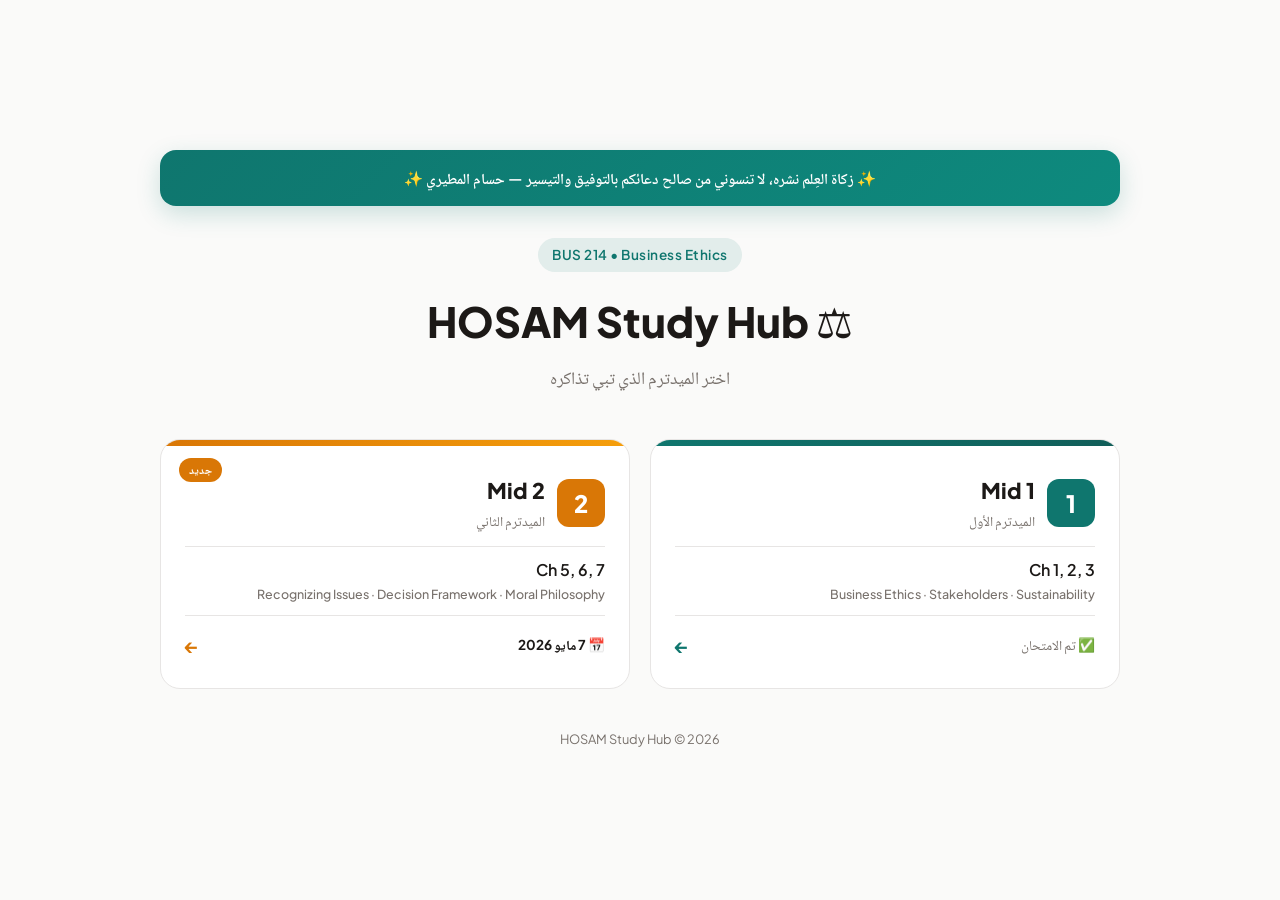
==== index.html @ fd2818bd "chore: organize project + add Mid 2 (Ch 5-7) - Add Mid 2 landing/exam pages (index.html, bus214_mid2" ====
<!DOCTYPE html>
<html lang="ar" dir="rtl">
<head>
<meta charset="UTF-8">
<meta name="viewport" content="width=device-width, initial-scale=1.0">
<title>BUS 214 — HOSAM Study Hub</title>
<link rel="preconnect" href="https://fonts.googleapis.com">
<link rel="preconnect" href="https://fonts.gstatic.com" crossorigin>
<link href="https://fonts.googleapis.com/css2?family=Plus+Jakarta+Sans:wght@400;500;600;700;800&family=Noto+Naskh+Arabic:wght@400;500;600;700&display=swap" rel="stylesheet">
<style>
  :root {
    --primary: #0F766E;
    --primary-dark: #115E59;
    --accent: #D97706;
    --accent-light: #F59E0B;
    --bg: #FAFAF9;
    --card: #FFFFFF;
    --ink: #1C1917;
    --muted: #78716C;
    --border: #E7E5E4;
  }
  * { margin: 0; padding: 0; box-sizing: border-box; }
  body {
    font-family: 'Plus Jakarta Sans', 'Noto Naskh Arabic', system-ui, sans-serif;
    background: var(--bg);
    color: var(--ink);
    min-height: 100vh;
    display: flex;
    align-items: center;
    justify-content: center;
    padding: 24px;
    line-height: 1.6;
  }
  .container { width: 100%; max-width: 960px; }
  .hero {
    text-align: center;
    margin-bottom: 48px;
  }
  .badge {
    display: inline-block;
    background: rgba(15,118,110,0.1);
    color: var(--primary);
    padding: 6px 14px;
    border-radius: 999px;
    font-size: .85rem;
    font-weight: 600;
    margin-bottom: 16px;
    letter-spacing: .5px;
  }
  h1 {
    font-size: clamp(1.8rem, 5vw, 2.6rem);
    font-weight: 800;
    margin-bottom: 8px;
    color: var(--ink);
  }
  .subtitle {
    font-size: clamp(.95rem, 2.5vw, 1.1rem);
    color: var(--muted);
  }
  .dua {
    background: linear-gradient(135deg, var(--primary), #0E8A7E);
    color: #fff;
    text-align: center;
    border-radius: 16px;
    padding: 16px 20px;
    margin-bottom: 32px;
    font-weight: 600;
    font-size: .95rem;
    box-shadow: 0 8px 24px rgba(15,118,110,0.2);
  }
  .grid {
    display: grid;
    grid-template-columns: repeat(auto-fit, minmax(280px, 1fr));
    gap: 20px;
  }
  .card {
    background: var(--card);
    border: 1px solid var(--border);
    border-radius: 20px;
    padding: 28px 24px;
    text-decoration: none;
    color: inherit;
    transition: transform .2s ease, box-shadow .2s ease, border-color .2s ease;
    display: flex;
    flex-direction: column;
    gap: 14px;
    position: relative;
    overflow: hidden;
  }
  .card:hover {
    transform: translateY(-4px);
    box-shadow: 0 16px 40px rgba(0,0,0,0.08);
    border-color: transparent;
  }
  .card-mid1:hover { box-shadow: 0 16px 40px rgba(15,118,110,0.25); }
  .card-mid2:hover { box-shadow: 0 16px 40px rgba(217,119,6,0.25); }
  .card::before {
    content: '';
    position: absolute;
    top: 0; right: 0; left: 0;
    height: 6px;
  }
  .card-mid1::before { background: linear-gradient(90deg, var(--primary), var(--primary-dark)); }
  .card-mid2::before { background: linear-gradient(90deg, var(--accent), var(--accent-light)); }
  .card-header {
    display: flex;
    align-items: center;
    gap: 12px;
    margin-top: 6px;
  }
  .icon {
    width: 48px;
    height: 48px;
    border-radius: 12px;
    display: flex;
    align-items: center;
    justify-content: center;
    font-size: 1.5rem;
    font-weight: 800;
    color: #fff;
    flex-shrink: 0;
  }
  .card-mid1 .icon { background: var(--primary); }
  .card-mid2 .icon { background: var(--accent); }
  .card-title {
    font-size: 1.35rem;
    font-weight: 800;
    margin-bottom: 2px;
  }
  .card-sub {
    font-size: .85rem;
    color: var(--muted);
  }
  .chapters {
    font-size: 1rem;
    color: var(--ink);
    font-weight: 600;
    padding: 10px 0;
    border-top: 1px solid var(--border);
    border-bottom: 1px solid var(--border);
  }
  .chapters small {
    color: var(--muted);
    font-weight: 500;
    display: block;
    margin-top: 2px;
    font-size: .78rem;
  }
  .footer-row {
    display: flex;
    justify-content: space-between;
    align-items: center;
    gap: 8px;
    font-size: .85rem;
  }
  .date {
    color: var(--muted);
  }
  .date strong { color: var(--ink); }
  .arrow {
    font-size: 1.2rem;
    font-weight: 700;
  }
  .card-mid1 .arrow { color: var(--primary); }
  .card-mid2 .arrow { color: var(--accent); }
  .tag-new {
    position: absolute;
    top: 18px;
    left: 18px;
    background: var(--accent);
    color: #fff;
    font-size: .7rem;
    font-weight: 700;
    padding: 3px 10px;
    border-radius: 999px;
    letter-spacing: .5px;
  }
  .footer {
    text-align: center;
    margin-top: 40px;
    font-size: .8rem;
    color: var(--muted);
  }
  @media (max-width: 480px) {
    body { padding: 16px; }
    .card { padding: 22px 18px; }
  }
</style>
</head>
<body>
  <div class="container">
    <div class="dua">
      ✨ زكاة العِلم نشره، لا تنسوني من صالح دعائكم بالتوفيق والتيسير — حسام المطيري ✨
    </div>

    <div class="hero">
      <span class="badge">BUS 214 • Business Ethics</span>
      <h1>⚖️ HOSAM Study Hub</h1>
      <p class="subtitle">اختر الميدترم الذي تبي تذاكره</p>
    </div>

    <div class="grid">
      <a href="bus214_edition.html" class="card card-mid1">
        <div class="card-header">
          <div class="icon">1</div>
          <div>
            <div class="card-title">Mid 1</div>
            <div class="card-sub">الميدترم الأول</div>
          </div>
        </div>
        <div class="chapters">
          Ch 1, 2, 3
          <small>Business Ethics · Stakeholders · Sustainability</small>
        </div>
        <div class="footer-row">
          <span class="date">✅ تم الامتحان</span>
          <span class="arrow">←</span>
        </div>
      </a>

      <a href="bus214_mid2.html" class="card card-mid2">
        <span class="tag-new">جديد</span>
        <div class="card-header">
          <div class="icon">2</div>
          <div>
            <div class="card-title">Mid 2</div>
            <div class="card-sub">الميدترم الثاني</div>
          </div>
        </div>
        <div class="chapters">
          Ch 5, 6, 7
          <small>Recognizing Issues · Decision Framework · Moral Philosophy</small>
        </div>
        <div class="footer-row">
          <span class="date">📅 <strong>7 مايو 2026</strong></span>
          <span class="arrow">←</span>
        </div>
      </a>
    </div>

    <div class="footer">
      HOSAM Study Hub © 2026
    </div>
  </div>
</body>
</html>
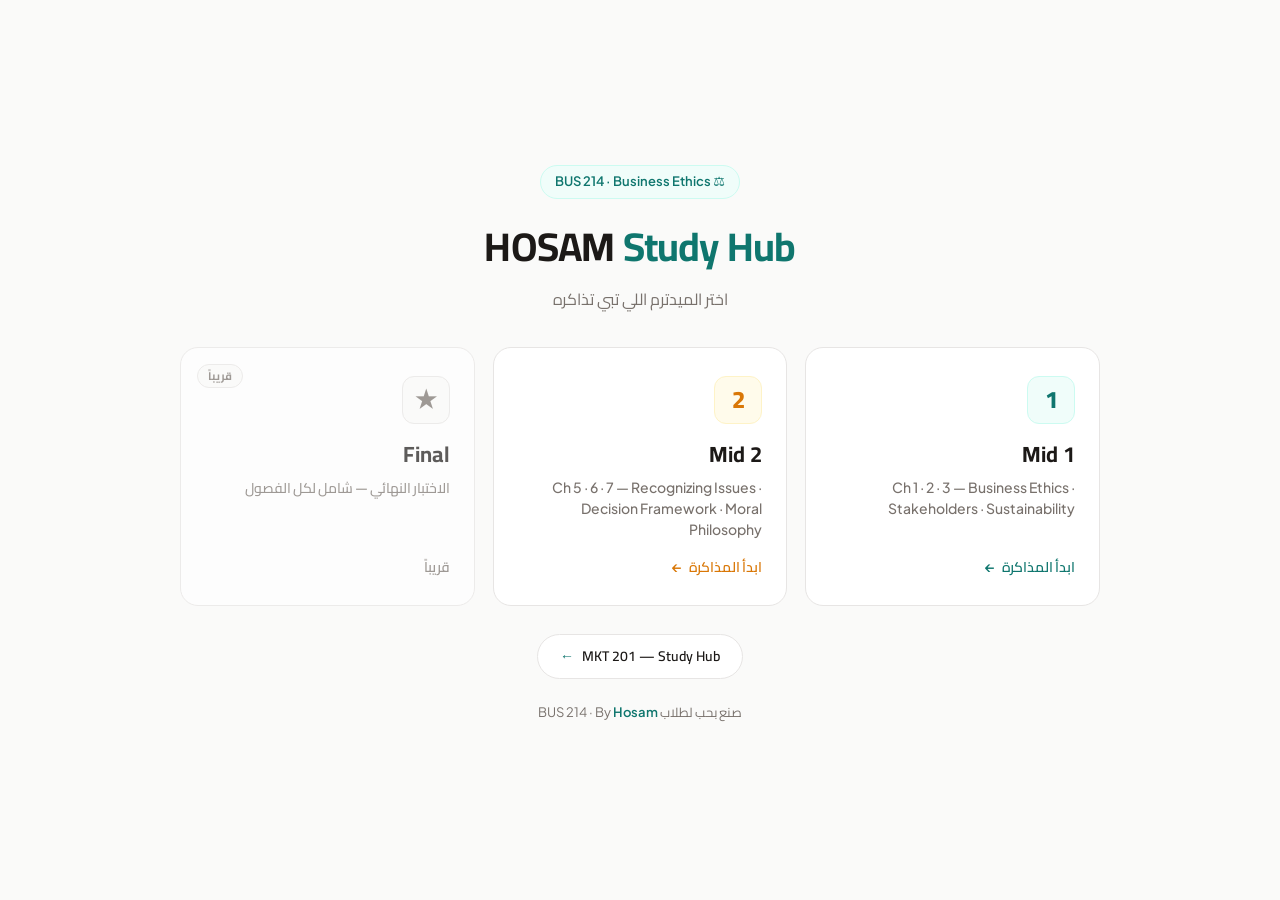
==== commit 3631c7fa: "feat(landing): restyle entry page to match MKT 201 design - New clean card-based landing page (Cairo" ====
--- a/index.html
+++ b/index.html
@@ -1,246 +1,283 @@
 <!DOCTYPE html>
 <html lang="ar" dir="rtl">
 <head>
-<meta charset="UTF-8">
-<meta name="viewport" content="width=device-width, initial-scale=1.0">
-<title>BUS 214 — HOSAM Study Hub</title>
-<link rel="preconnect" href="https://fonts.googleapis.com">
-<link rel="preconnect" href="https://fonts.gstatic.com" crossorigin>
-<link href="https://fonts.googleapis.com/css2?family=Plus+Jakarta+Sans:wght@400;500;600;700;800&family=Noto+Naskh+Arabic:wght@400;500;600;700&display=swap" rel="stylesheet">
-<style>
-  :root {
-    --primary: #0F766E;
-    --primary-dark: #115E59;
-    --accent: #D97706;
-    --accent-light: #F59E0B;
-    --bg: #FAFAF9;
-    --card: #FFFFFF;
-    --ink: #1C1917;
-    --muted: #78716C;
-    --border: #E7E5E4;
-  }
-  * { margin: 0; padding: 0; box-sizing: border-box; }
-  body {
-    font-family: 'Plus Jakarta Sans', 'Noto Naskh Arabic', system-ui, sans-serif;
-    background: var(--bg);
-    color: var(--ink);
-    min-height: 100vh;
-    display: flex;
-    align-items: center;
-    justify-content: center;
-    padding: 24px;
-    line-height: 1.6;
-  }
-  .container { width: 100%; max-width: 960px; }
-  .hero {
-    text-align: center;
-    margin-bottom: 48px;
-  }
-  .badge {
-    display: inline-block;
-    background: rgba(15,118,110,0.1);
-    color: var(--primary);
-    padding: 6px 14px;
-    border-radius: 999px;
-    font-size: .85rem;
-    font-weight: 600;
-    margin-bottom: 16px;
-    letter-spacing: .5px;
-  }
-  h1 {
-    font-size: clamp(1.8rem, 5vw, 2.6rem);
-    font-weight: 800;
-    margin-bottom: 8px;
-    color: var(--ink);
-  }
-  .subtitle {
-    font-size: clamp(.95rem, 2.5vw, 1.1rem);
-    color: var(--muted);
-  }
-  .dua {
-    background: linear-gradient(135deg, var(--primary), #0E8A7E);
-    color: #fff;
-    text-align: center;
-    border-radius: 16px;
-    padding: 16px 20px;
-    margin-bottom: 32px;
-    font-weight: 600;
-    font-size: .95rem;
-    box-shadow: 0 8px 24px rgba(15,118,110,0.2);
-  }
-  .grid {
-    display: grid;
-    grid-template-columns: repeat(auto-fit, minmax(280px, 1fr));
-    gap: 20px;
-  }
-  .card {
-    background: var(--card);
-    border: 1px solid var(--border);
-    border-radius: 20px;
-    padding: 28px 24px;
-    text-decoration: none;
-    color: inherit;
-    transition: transform .2s ease, box-shadow .2s ease, border-color .2s ease;
-    display: flex;
-    flex-direction: column;
-    gap: 14px;
-    position: relative;
-    overflow: hidden;
-  }
-  .card:hover {
-    transform: translateY(-4px);
-    box-shadow: 0 16px 40px rgba(0,0,0,0.08);
-    border-color: transparent;
-  }
-  .card-mid1:hover { box-shadow: 0 16px 40px rgba(15,118,110,0.25); }
-  .card-mid2:hover { box-shadow: 0 16px 40px rgba(217,119,6,0.25); }
-  .card::before {
-    content: '';
-    position: absolute;
-    top: 0; right: 0; left: 0;
-    height: 6px;
-  }
-  .card-mid1::before { background: linear-gradient(90deg, var(--primary), var(--primary-dark)); }
-  .card-mid2::before { background: linear-gradient(90deg, var(--accent), var(--accent-light)); }
-  .card-header {
-    display: flex;
-    align-items: center;
-    gap: 12px;
-    margin-top: 6px;
-  }
-  .icon {
-    width: 48px;
-    height: 48px;
-    border-radius: 12px;
-    display: flex;
-    align-items: center;
-    justify-content: center;
-    font-size: 1.5rem;
-    font-weight: 800;
-    color: #fff;
-    flex-shrink: 0;
-  }
-  .card-mid1 .icon { background: var(--primary); }
-  .card-mid2 .icon { background: var(--accent); }
-  .card-title {
-    font-size: 1.35rem;
-    font-weight: 800;
-    margin-bottom: 2px;
-  }
-  .card-sub {
-    font-size: .85rem;
-    color: var(--muted);
-  }
-  .chapters {
-    font-size: 1rem;
-    color: var(--ink);
-    font-weight: 600;
-    padding: 10px 0;
-    border-top: 1px solid var(--border);
-    border-bottom: 1px solid var(--border);
-  }
-  .chapters small {
-    color: var(--muted);
-    font-weight: 500;
-    display: block;
-    margin-top: 2px;
-    font-size: .78rem;
-  }
-  .footer-row {
-    display: flex;
-    justify-content: space-between;
-    align-items: center;
-    gap: 8px;
-    font-size: .85rem;
-  }
-  .date {
-    color: var(--muted);
-  }
-  .date strong { color: var(--ink); }
-  .arrow {
-    font-size: 1.2rem;
-    font-weight: 700;
-  }
-  .card-mid1 .arrow { color: var(--primary); }
-  .card-mid2 .arrow { color: var(--accent); }
-  .tag-new {
-    position: absolute;
-    top: 18px;
-    left: 18px;
-    background: var(--accent);
-    color: #fff;
-    font-size: .7rem;
-    font-weight: 700;
-    padding: 3px 10px;
-    border-radius: 999px;
-    letter-spacing: .5px;
-  }
-  .footer {
-    text-align: center;
-    margin-top: 40px;
-    font-size: .8rem;
-    color: var(--muted);
-  }
-  @media (max-width: 480px) {
-    body { padding: 16px; }
-    .card { padding: 22px 18px; }
-  }
-</style>
+  <meta charset="UTF-8" />
+  <meta name="viewport" content="width=device-width, initial-scale=1.0" />
+  <title>BUS 214 — HOSAM Study Hub</title>
+  <meta name="description" content="BUS 214 Business Ethics — اختر الميدترم المناسب: Mid 1 أو Mid 2.">
+  <meta name="author" content="Hosam Almotairi">
+
+  <meta property="og:type" content="website">
+  <meta property="og:url" content="https://bus-214-study-hub.vercel.app/">
+  <meta property="og:title" content="BUS 214 Study Hub ⚖️">
+  <meta property="og:description" content="ذاكر BUS 214 بذكاء — Mid 1 + Mid 2 في مكان واحد.">
+  <meta property="og:locale" content="ar_SA">
+
+  <link rel="icon" href="data:image/svg+xml,<svg xmlns='http://www.w3.org/2000/svg' viewBox='0 0 100 100'><rect width='100' height='100' rx='20' fill='%230d9488'/><text y='.9em' font-size='64' x='50%' dominant-baseline='auto' text-anchor='middle'>⚖️</text></svg>">
+  <meta name="theme-color" content="#0d9488">
+
+  <link rel="preconnect" href="https://fonts.googleapis.com">
+  <link rel="preconnect" href="https://fonts.gstatic.com" crossorigin>
+  <link rel="stylesheet" href="https://fonts.googleapis.com/css2?family=Cairo:slnt,wght@-10,200..1000&family=Plus+Jakarta+Sans:wght@400;500;600;700&display=swap">
+
+  <style>
+    *,*::before,*::after { box-sizing: border-box; }
+    html, body { margin: 0; padding: 0; }
+
+    :root {
+      --primary: #0F766E;
+      --primary-light: #14B8A6;
+      --accent: #D97706;
+      --surface: #FAFAF9;
+      --card: #FFFFFF;
+      --text: #1C1917;
+      --muted: #78716C;
+      --border: #E7E5E4;
+      --tint-bg: #F0FDFA;
+      --tint-border: #CCFBF1;
+      --amber-bg: #FFFBEB;
+      --amber-border: #FEF3C7;
+    }
+
+    @media (prefers-color-scheme: dark) {
+      :root {
+        --primary: #0D9488;
+        --primary-light: #2DD4BF;
+        --accent: #F59E0B;
+        --surface: #1C1917;
+        --card: #292524;
+        --text: #FAFAF9;
+        --muted: #A8A29E;
+        --border: #44403C;
+        --tint-bg: rgba(15,118,110,0.15);
+        --tint-border: rgba(15,118,110,0.3);
+        --amber-bg: rgba(217,119,6,0.12);
+        --amber-border: rgba(217,119,6,0.25);
+      }
+    }
+
+    body {
+      font-family: 'Plus Jakarta Sans', 'Cairo', system-ui, sans-serif;
+      background: var(--surface);
+      color: var(--text);
+      min-height: 100vh;
+      display: flex; align-items: center; justify-content: center;
+      padding: 24px;
+      line-height: 1.5;
+    }
+
+    .wrap {
+      width: 100%;
+      max-width: 920px;
+      text-align: center;
+    }
+
+    .badge {
+      display: inline-flex; align-items: center; gap: 8px;
+      background: var(--tint-bg);
+      border: 1px solid var(--tint-border);
+      color: var(--primary);
+      padding: 6px 14px;
+      border-radius: 999px;
+      font-size: 13px;
+      font-weight: 600;
+      margin-bottom: 18px;
+    }
+
+    h1 {
+      font-family: 'Cairo', 'Plus Jakarta Sans', sans-serif;
+      font-size: clamp(28px, 5vw, 40px);
+      font-weight: 700;
+      margin: 0 0 10px;
+      letter-spacing: -0.02em;
+    }
+    h1 .em { color: var(--primary); }
+
+    .sub {
+      color: var(--muted);
+      font-size: 16px;
+      margin: 0 0 36px;
+    }
+
+    .cards {
+      display: grid;
+      grid-template-columns: repeat(auto-fit, minmax(280px, 1fr));
+      gap: 18px;
+      margin-bottom: 28px;
+    }
+
+    .card {
+      background: var(--card);
+      border: 1px solid var(--border);
+      border-radius: 18px;
+      padding: 28px 24px;
+      text-decoration: none;
+      color: inherit;
+      display: flex; flex-direction: column;
+      align-items: flex-start;
+      text-align: right;
+      transition: transform .18s ease, box-shadow .18s ease, border-color .18s ease;
+      position: relative;
+      overflow: hidden;
+    }
+    .card::before {
+      content: '';
+      position: absolute; inset: 0;
+      background: linear-gradient(135deg, transparent 0%, var(--tint-bg) 100%);
+      opacity: 0;
+      transition: opacity .2s ease;
+      pointer-events: none;
+    }
+    .card:hover {
+      transform: translateY(-3px);
+      box-shadow: 0 12px 32px -8px rgba(15,118,110,0.18);
+      border-color: var(--primary);
+    }
+    .card:hover::before { opacity: 1; }
+    .card > * { position: relative; z-index: 1; }
+
+    .card-icon {
+      width: 48px; height: 48px;
+      border-radius: 12px;
+      display: flex; align-items: center; justify-content: center;
+      font-size: 24px;
+      font-weight: 800;
+      font-family: 'Cairo', sans-serif;
+      margin-bottom: 14px;
+    }
+    .card-icon.teal {
+      background: var(--tint-bg);
+      border: 1px solid var(--tint-border);
+      color: var(--primary);
+    }
+    .card-icon.amber {
+      background: var(--amber-bg);
+      border: 1px solid var(--amber-border);
+      color: var(--accent);
+    }
+
+    .card-title {
+      font-family: 'Cairo', sans-serif;
+      font-size: 22px;
+      font-weight: 700;
+      margin: 0 0 6px;
+    }
+    .card-chapters {
+      color: var(--muted);
+      font-size: 14px;
+      font-weight: 500;
+      margin: 0 0 16px;
+    }
+    .card-cta {
+      display: inline-flex; align-items: center; gap: 6px;
+      color: var(--primary);
+      font-weight: 600;
+      font-size: 14px;
+      margin-top: auto;
+    }
+    .card.amber .card-cta { color: var(--accent); }
+    .card.amber:hover { border-color: var(--accent); box-shadow: 0 12px 32px -8px rgba(217,119,6,0.18); }
+    .card.amber::before { background: linear-gradient(135deg, transparent 0%, var(--amber-bg) 100%); }
+
+    .card.soon { cursor: default; opacity: 0.7; }
+    .card.soon:hover { transform: none; box-shadow: none; border-color: var(--border); }
+    .card.soon:hover::before { opacity: 0; }
+    .card-icon.soon {
+      background: var(--surface);
+      border: 1px solid var(--border);
+      color: var(--muted);
+    }
+    .card-cta-soon {
+      display: inline-flex; align-items: center; gap: 6px;
+      color: var(--muted);
+      font-weight: 600;
+      font-size: 14px;
+      margin-top: auto;
+    }
+    .soon-tag {
+      position: absolute; top: 16px; left: 16px;
+      background: var(--surface);
+      border: 1px solid var(--border);
+      color: var(--muted);
+      font-family: 'Cairo', sans-serif;
+      font-size: 11px; font-weight: 700;
+      padding: 3px 10px; border-radius: 999px;
+    }
+
+    .card-cta::after {
+      content: '←';
+      transition: transform .18s ease;
+    }
+    .card:hover .card-cta::after { transform: translateX(-4px); }
+
+    .more-sites {
+      display: inline-flex; align-items: center; gap: 8px;
+      background: var(--card);
+      border: 1px solid var(--border);
+      color: var(--text);
+      padding: 11px 22px;
+      border-radius: 999px;
+      text-decoration: none;
+      font-family: 'Cairo', sans-serif;
+      font-size: 14px;
+      font-weight: 600;
+      transition: transform .18s ease, box-shadow .18s ease, border-color .18s ease;
+    }
+    .more-sites:hover {
+      transform: translateY(-2px);
+      border-color: var(--primary);
+      box-shadow: 0 10px 24px -8px rgba(15,118,110,0.18);
+    }
+    .more-sites .arrow { color: var(--primary); transition: transform .18s ease; }
+    .more-sites:hover .arrow { transform: translateX(-4px); }
+
+    .footer {
+      color: var(--muted);
+      font-size: 13px;
+      margin-top: 24px;
+    }
+    .footer a { color: var(--primary); text-decoration: none; font-weight: 600; }
+    .footer a:hover { text-decoration: underline; }
+  </style>
 </head>
 <body>
-  <div class="container">
-    <div class="dua">
-      ✨ زكاة العِلم نشره، لا تنسوني من صالح دعائكم بالتوفيق والتيسير — حسام المطيري ✨
+  <main class="wrap">
+    <div class="badge">⚖️ BUS 214 · Business Ethics</div>
+    <h1>HOSAM <span class="em">Study Hub</span></h1>
+    <p class="sub">اختر الميدترم اللي تبي تذاكره</p>
+
+    <div class="cards">
+      <a class="card" href="bus214_edition.html">
+        <div class="card-icon teal">1</div>
+        <h2 class="card-title">Mid 1</h2>
+        <p class="card-chapters">Ch 1 · 2 · 3 — Business Ethics · Stakeholders · Sustainability</p>
+        <span class="card-cta">ابدأ المذاكرة</span>
+      </a>
+
+      <a class="card amber" href="bus214_mid2.html">
+        <div class="card-icon amber">2</div>
+        <h2 class="card-title">Mid 2</h2>
+        <p class="card-chapters">Ch 5 · 6 · 7 — Recognizing Issues · Decision Framework · Moral Philosophy</p>
+        <span class="card-cta">ابدأ المذاكرة</span>
+      </a>
+
+      <div class="card soon">
+        <span class="soon-tag">قريباً</span>
+        <div class="card-icon soon">★</div>
+        <h2 class="card-title">Final</h2>
+        <p class="card-chapters">الاختبار النهائي — شامل لكل الفصول</p>
+        <span class="card-cta-soon">قريباً</span>
+      </div>
     </div>
 
-    <div class="hero">
-      <span class="badge">BUS 214 • Business Ethics</span>
-      <h1>⚖️ HOSAM Study Hub</h1>
-      <p class="subtitle">اختر الميدترم الذي تبي تذاكره</p>
-    </div>
-
-    <div class="grid">
-      <a href="bus214_edition.html" class="card card-mid1">
-        <div class="card-header">
-          <div class="icon">1</div>
-          <div>
-            <div class="card-title">Mid 1</div>
-            <div class="card-sub">الميدترم الأول</div>
-          </div>
-        </div>
-        <div class="chapters">
-          Ch 1, 2, 3
-          <small>Business Ethics · Stakeholders · Sustainability</small>
-        </div>
-        <div class="footer-row">
-          <span class="date">✅ تم الامتحان</span>
-          <span class="arrow">←</span>
-        </div>
-      </a>
-
-      <a href="bus214_mid2.html" class="card card-mid2">
-        <span class="tag-new">جديد</span>
-        <div class="card-header">
-          <div class="icon">2</div>
-          <div>
-            <div class="card-title">Mid 2</div>
-            <div class="card-sub">الميدترم الثاني</div>
-          </div>
-        </div>
-        <div class="chapters">
-          Ch 5, 6, 7
-          <small>Recognizing Issues · Decision Framework · Moral Philosophy</small>
-        </div>
-        <div class="footer-row">
-          <span class="date">📅 <strong>7 مايو 2026</strong></span>
-          <span class="arrow">←</span>
-        </div>
-      </a>
-    </div>
-
-    <div class="footer">
-      HOSAM Study Hub © 2026
-    </div>
-  </div>
+    <a class="more-sites" href="https://mkt201.vercel.app/" target="_blank" rel="noopener">
+      MKT 201 — Study Hub
+      <span class="arrow">←</span>
+    </a>
+
+    <p class="footer">
+      صنع بحب لطلاب BUS 214 · By <a href="https://wa.me/966594555022">Hosam</a>
+    </p>
+  </main>
 </body>
 </html>
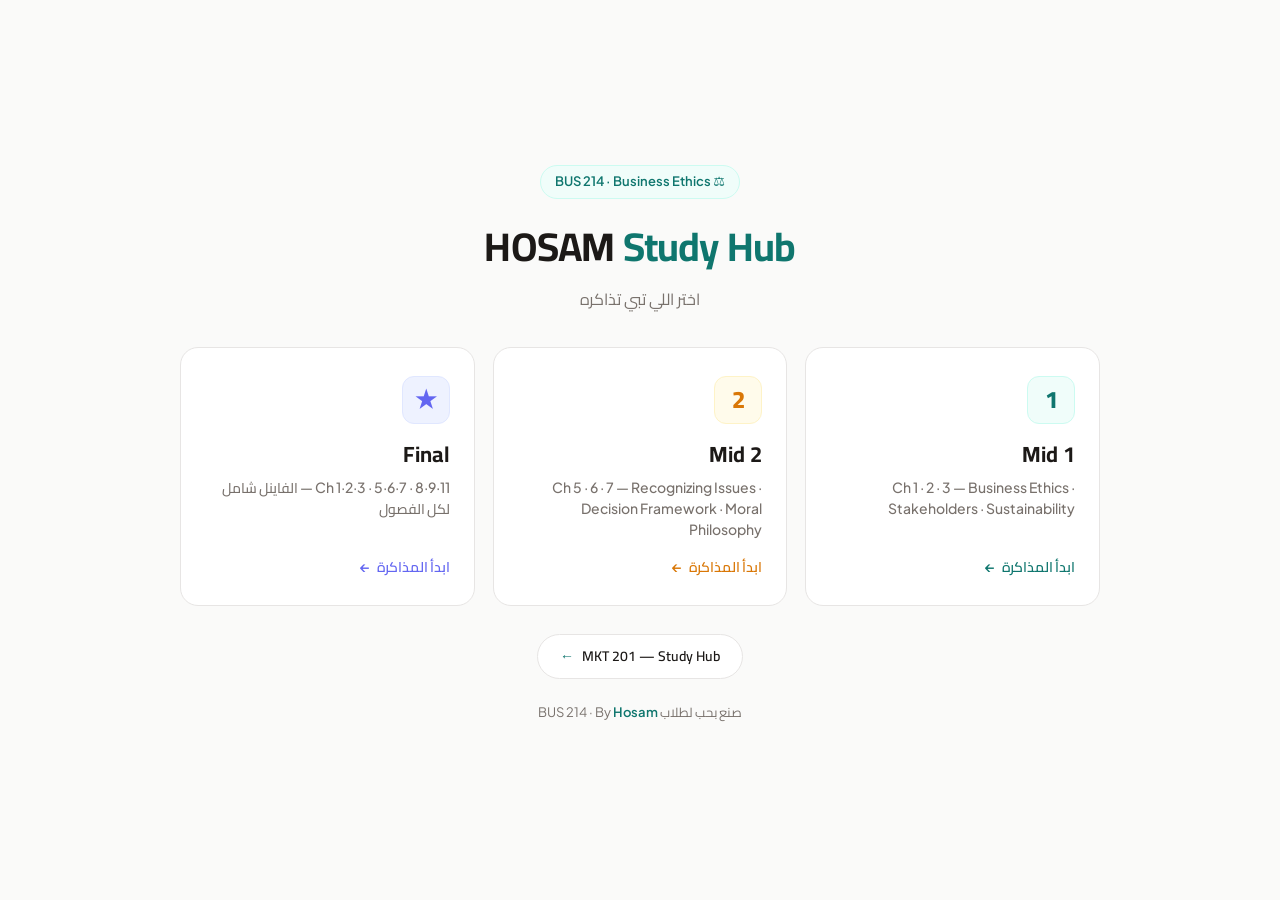
==== commit 3f07fded: "Update index.html" ====
--- a/index.html
+++ b/index.html
@@ -4,13 +4,13 @@
   <meta charset="UTF-8" />
   <meta name="viewport" content="width=device-width, initial-scale=1.0" />
   <title>BUS 214 — HOSAM Study Hub</title>
-  <meta name="description" content="BUS 214 Business Ethics — اختر الميدترم المناسب: Mid 1 أو Mid 2.">
+  <meta name="description" content="BUS 214 Business Ethics — اختر الميدترم المناسب أو الفاينل.">
   <meta name="author" content="Hosam Almotairi">
 
   <meta property="og:type" content="website">
   <meta property="og:url" content="https://bus-214-study-hub.vercel.app/">
   <meta property="og:title" content="BUS 214 Study Hub ⚖️">
-  <meta property="og:description" content="ذاكر BUS 214 بذكاء — Mid 1 + Mid 2 في مكان واحد.">
+  <meta property="og:description" content="ذاكر BUS 214 بذكاء — Mid 1 + Mid 2 + Final في مكان واحد.">
   <meta property="og:locale" content="ar_SA">
 
   <link rel="icon" href="data:image/svg+xml,<svg xmlns='http://www.w3.org/2000/svg' viewBox='0 0 100 100'><rect width='100' height='100' rx='20' fill='%230d9488'/><text y='.9em' font-size='64' x='50%' dominant-baseline='auto' text-anchor='middle'>⚖️</text></svg>">
@@ -28,6 +28,7 @@
       --primary: #0F766E;
       --primary-light: #14B8A6;
       --accent: #D97706;
+      --indigo: #6366F1;
       --surface: #FAFAF9;
       --card: #FFFFFF;
       --text: #1C1917;
@@ -37,6 +38,8 @@
       --tint-border: #CCFBF1;
       --amber-bg: #FFFBEB;
       --amber-border: #FEF3C7;
+      --indigo-bg: #EEF2FF;
+      --indigo-border: #E0E7FF;
     }
 
     @media (prefers-color-scheme: dark) {
@@ -44,6 +47,7 @@
         --primary: #0D9488;
         --primary-light: #2DD4BF;
         --accent: #F59E0B;
+        --indigo: #818CF8;
         --surface: #1C1917;
         --card: #292524;
         --text: #FAFAF9;
@@ -53,6 +57,8 @@
         --tint-border: rgba(15,118,110,0.3);
         --amber-bg: rgba(217,119,6,0.12);
         --amber-border: rgba(217,119,6,0.25);
+        --indigo-bg: rgba(99,102,241,0.15);
+        --indigo-border: rgba(99,102,241,0.3);
       }
     }
 
@@ -155,6 +161,11 @@
       border: 1px solid var(--amber-border);
       color: var(--accent);
     }
+    .card-icon.indigo {
+      background: var(--indigo-bg);
+      border: 1px solid var(--indigo-border);
+      color: var(--indigo);
+    }
 
     .card-title {
       font-family: 'Cairo', sans-serif;
@@ -179,30 +190,9 @@
     .card.amber:hover { border-color: var(--accent); box-shadow: 0 12px 32px -8px rgba(217,119,6,0.18); }
     .card.amber::before { background: linear-gradient(135deg, transparent 0%, var(--amber-bg) 100%); }
 
-    .card.soon { cursor: default; opacity: 0.7; }
-    .card.soon:hover { transform: none; box-shadow: none; border-color: var(--border); }
-    .card.soon:hover::before { opacity: 0; }
-    .card-icon.soon {
-      background: var(--surface);
-      border: 1px solid var(--border);
-      color: var(--muted);
-    }
-    .card-cta-soon {
-      display: inline-flex; align-items: center; gap: 6px;
-      color: var(--muted);
-      font-weight: 600;
-      font-size: 14px;
-      margin-top: auto;
-    }
-    .soon-tag {
-      position: absolute; top: 16px; left: 16px;
-      background: var(--surface);
-      border: 1px solid var(--border);
-      color: var(--muted);
-      font-family: 'Cairo', sans-serif;
-      font-size: 11px; font-weight: 700;
-      padding: 3px 10px; border-radius: 999px;
-    }
+    .card.indigo .card-cta { color: var(--indigo); }
+    .card.indigo:hover { border-color: var(--indigo); box-shadow: 0 12px 32px -8px rgba(99,102,241,0.18); }
+    .card.indigo::before { background: linear-gradient(135deg, transparent 0%, var(--indigo-bg) 100%); }
 
     .card-cta::after {
       content: '←';
@@ -244,7 +234,7 @@
   <main class="wrap">
     <div class="badge">⚖️ BUS 214 · Business Ethics</div>
     <h1>HOSAM <span class="em">Study Hub</span></h1>
-    <p class="sub">اختر الميدترم اللي تبي تذاكره</p>
+    <p class="sub">اختر اللي تبي تذاكره</p>
 
     <div class="cards">
       <a class="card" href="bus214_edition.html">
@@ -261,13 +251,12 @@
         <span class="card-cta">ابدأ المذاكرة</span>
       </a>
 
-      <div class="card soon">
-        <span class="soon-tag">قريباً</span>
-        <div class="card-icon soon">★</div>
+      <a class="card indigo" href="https://bus214-final.vercel.app" target="_blank" rel="noopener">
+        <div class="card-icon indigo">★</div>
         <h2 class="card-title">Final</h2>
-        <p class="card-chapters">الاختبار النهائي — شامل لكل الفصول</p>
-        <span class="card-cta-soon">قريباً</span>
-      </div>
+        <p class="card-chapters">Ch 1·2·3 · 5·6·7 · 8·9·11 — الفاينل شامل لكل الفصول</p>
+        <span class="card-cta">ابدأ المذاكرة</span>
+      </a>
     </div>
 
     <a class="more-sites" href="https://mkt201.vercel.app/" target="_blank" rel="noopener">
